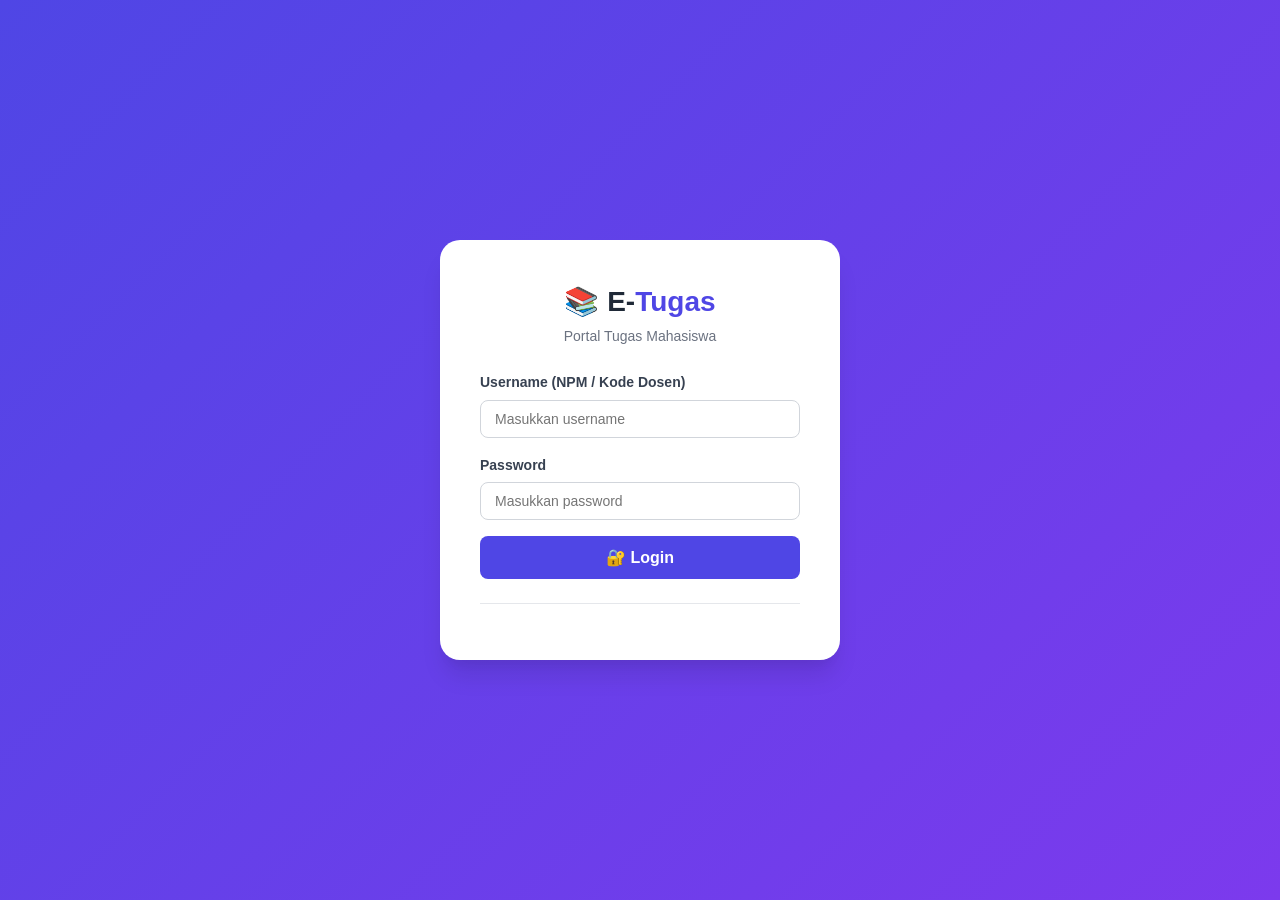
==== backend/public/frontend/pages/admin-dashboard.html @ 3af6cc86 "first commit" ====
<!DOCTYPE html>
<html lang="id">
<head>
    <meta charset="UTF-8">
    <meta name="viewport" content="width=device-width, initial-scale=1.0">
    <title>Admin Dashboard - E-Tugas</title>
    <link rel="stylesheet" href="../assets/css/style.css">
</head>
<body>
    <div class="dashboard">
        <!-- SIDEBAR -->
<aside class="sidebar">
    <div class="brand">📚 E-<span>Tugas</span></div>
    <nav>
        <a href="#" class="active" onclick="location.reload()">📊 Dashboard</a>
        <a href="#" onclick="window.location.href='admin-users.html'">👥 Kelola User</a>
        <a href="#" onclick="showChangePassword()">🔑 Ubah Password</a>
        <a href="#" onclick="logout()">🚪 Logout</a>
    </nav>
</aside>

        <!-- MAIN CONTENT -->
        <main class="main-content">
            <!-- TOPBAR -->
            <header class="topbar">
                <h2>Dashboard Admin</h2>
                <div class="user-info">
                    <span id="adminName">Admin</span>
                    <div class="avatar" id="adminAvatar">A</div>
                </div>
            </header>

            <!-- STATS -->
            <div class="stats-grid" id="statsContainer">
                <div class="stat-card">
                    <div class="stat-number" id="totalDosen">0</div>
                    <div class="stat-label">👨‍🏫 Total Dosen</div>
                </div>
                <div class="stat-card">
                    <div class="stat-number" id="totalMahasiswa">0</div>
                    <div class="stat-label">👨‍🎓 Total Mahasiswa</div>
                </div>
                <div class="stat-card">
                    <div class="stat-number" id="totalKelas">0</div>
                    <div class="stat-label">📚 Total Kelas</div>
                </div>
            </div>

            <!-- USER MANAGEMENT -->
            <div class="card">
                <div class="card-header">
                    <h3 class="card-title">👥 Daftar User</h3>
                    <div>
                        <button class="btn btn-primary btn-sm" onclick="showModal('dosen')">+ Tambah Dosen</button>
                        <button class="btn btn-success btn-sm" onclick="showModal('mahasiswa')">+ Tambah Mahasiswa</button>
                    </div>
                </div>
                <div class="table-container">
                    <table class="table" id="userTable">
                        <thead>
                            <tr>
                                <th>ID</th>
                                <th>Username</th>
                                <th>Nama</th>
                                <th>Role</th>
                                <th>Prodi</th>
                                <th>Angkatan</th>
                                <th>Aksi</th>
                            </tr>
                        </thead>
                        <tbody id="userTableBody">
                            <tr><td colspan="7" class="text-center">Loading...</td></tr>
                        </tbody>
                    </table>
                </div>
            </div>
        </main>
    </div>

    <!-- MODAL TAMBAH/EDIT USER -->
    <div class="modal-overlay" id="userModal">
        <div class="modal">
            <h3 class="modal-title" id="modalTitle">Tambah User</h3>
            <form id="userForm">
                <input type="hidden" id="userRole">
                <input type="hidden" id="editUserId">

                <div class="form-group">
                    <label for="usernameInput">Username</label>
                    <input type="text" id="usernameInput" class="form-control" placeholder="Username" required>
                </div>
                <div class="form-group">
                    <label for="nameInput">Nama Lengkap</label>
                    <input type="text" id="nameInput" class="form-control" placeholder="Nama lengkap" required>
                </div>
                <div class="form-group">
                    <label for="passwordInput">Password</label>
                    <input type="password" id="passwordInput" class="form-control" placeholder="Password">
                    <small class="text-muted">Kosongkan jika tidak diubah</small>
                </div>
                <div class="form-group" id="prodiGroup" style="display:none;">
                    <label for="prodiInput">Program Studi</label>
                    <select id="prodiInput" class="form-control">
                        <option value="TI">Teknik Informatika</option>
                        <option value="SI">Sistem Informasi</option>
                    </select>
                </div>
                <div class="form-group" id="angkatanGroup" style="display:none;">
                    <label for="angkatanInput">Angkatan</label>
                    <select id="angkatanInput" class="form-control">
                        <option value="2024">2024</option>
                        <option value="2023">2023</option>
                        <option value="2022">2022</option>
                    </select>
                </div>

                <div class="modal-actions">
                    <button type="submit" class="btn btn-primary">💾 Simpan</button>
                    <button type="button" class="btn btn-outline" onclick="closeModal()">Batal</button>
                </div>
            </form>
        </div>
    </div>

<!-- MODAL UBAH PASSWORD -->
<div class="modal-overlay" id="passwordModal">
    <div class="modal" style="max-width: 400px;">
        <h3 class="modal-title">🔑 Ubah Password</h3>
        <form id="passwordForm">
            <div class="form-group">
                <label for="oldPassword">Password Lama</label>
                <input type="password" id="oldPassword" class="form-control" placeholder="Masukkan password lama" required>
            </div>
            <div class="form-group">
                <label for="newPassword">Password Baru</label>
                <input type="password" id="newPassword" class="form-control" placeholder="Minimal 6 karakter" required>
            </div>
            <div class="form-group">
                <label for="confirmPassword">Konfirmasi Password Baru</label>
                <input type="password" id="confirmPassword" class="form-control" placeholder="Ulangi password baru" required>
            </div>
            <div id="passwordMessage" class="error" style="margin-top: 0.5rem; display: none;"></div>
            <div class="modal-actions">
                <button type="submit" class="btn btn-primary" id="savePasswordBtn">💾 Simpan</button>
                <button type="button" class="btn btn-outline" onclick="closePasswordModal()">Batal</button>
            </div>
        </form>
    </div>
</div>
    <script src="../assets/js/auth.js"></script>
    <script src="../assets/js/admin.js"></script>
</body>
</html>
---- backend/public/frontend/assets/css/style.css ----
/* ========================================
   E-TUGAS - STYLE UTAMA (VANILLA CSS)
   ======================================== */

/* ---------- RESET & VARIABLES ---------- */
* {
    margin: 0;
    padding: 0;
    box-sizing: border-box;
}

:root {
    --primary: #4F46E5;
    --primary-dark: #4338CA;
    --primary-light: #818CF8;
    --primary-bg: #EEF2FF;
    --success: #22C55E;
    --danger: #EF4444;
    --warning: #F59E0B;
    --gray-50: #F9FAFB;
    --gray-100: #F3F4F6;
    --gray-200: #E5E7EB;
    --gray-300: #D1D5DB;
    --gray-400: #9CA3AF;
    --gray-500: #6B7280;
    --gray-600: #4B5563;
    --gray-700: #374151;
    --gray-800: #1F2937;
    --gray-900: #111827;
    --radius: 12px;
    --shadow: 0 1px 3px rgba(0,0,0,0.1), 0 1px 2px rgba(0,0,0,0.06);
    --shadow-lg: 0 10px 15px -3px rgba(0,0,0,0.1), 0 4px 6px -2px rgba(0,0,0,0.05);
    --shadow-xl: 0 20px 25px -5px rgba(0,0,0,0.1), 0 10px 10px -5px rgba(0,0,0,0.04);
}

body {
    font-family: 'Inter', -apple-system, BlinkMacSystemFont, 'Segoe UI', Roboto, sans-serif;
    background: var(--gray-50);
    color: var(--gray-800);
    line-height: 1.6;
    min-height: 100vh;
}

a { text-decoration: none; color: inherit; }

/* ---------- UTILITY ---------- */
.container {
    max-width: 1200px;
    margin: 0 auto;
    padding: 0 20px;
}

.text-center { text-align: center; }
.text-primary { color: var(--primary); }
.text-success { color: var(--success); }
.text-danger { color: var(--danger); }
.text-warning { color: var(--warning); }
.text-muted { color: var(--gray-500); }

.flex { display: flex; }
.flex-center { display: flex; align-items: center; justify-content: center; }
.flex-between { display: flex; justify-content: space-between; align-items: center; }
.flex-col { display: flex; flex-direction: column; }
.gap-2 { gap: 0.5rem; }
.gap-4 { gap: 1rem; }
.gap-6 { gap: 1.5rem; }

.w-full { width: 100%; }
.h-full { height: 100%; }
.min-h-screen { min-height: 100vh; }

/* ---------- BUTTONS ---------- */
.btn {
    display: inline-flex;
    align-items: center;
    justify-content: center;
    gap: 0.5rem;
    padding: 0.625rem 1.25rem;
    border: none;
    border-radius: 8px;
    font-size: 0.875rem;
    font-weight: 600;
    cursor: pointer;
    transition: all 0.2s ease;
    text-decoration: none;
}

.btn-primary {
    background: var(--primary);
    color: white;
}
.btn-primary:hover {
    background: var(--primary-dark);
    transform: translateY(-1px);
    box-shadow: var(--shadow-lg);
}

.btn-success {
    background: var(--success);
    color: white;
}
.btn-success:hover {
    background: #16A34A;
    transform: translateY(-1px);
}

.btn-danger {
    background: var(--danger);
    color: white;
}
.btn-danger:hover {
    background: #DC2626;
    transform: translateY(-1px);
}

.btn-warning {
    background: var(--warning);
    color: white;
}
.btn-warning:hover {
    background: #D97706;
    transform: translateY(-1px);
}

.btn-outline {
    background: transparent;
    color: var(--gray-600);
    border: 1.5px solid var(--gray-300);
}
.btn-outline:hover {
    background: var(--gray-100);
    border-color: var(--gray-400);
}

.btn-sm { padding: 0.375rem 0.75rem; font-size: 0.75rem; }
.btn-lg { padding: 0.75rem 1.5rem; font-size: 1rem; }

/* ---------- CARDS ---------- */
.card {
    background: white;
    border-radius: var(--radius);
    box-shadow: var(--shadow);
    padding: 1.5rem;
    transition: all 0.2s ease;
}
.card:hover {
    box-shadow: var(--shadow-lg);
}

.card-header {
    display: flex;
    justify-content: space-between;
    align-items: center;
    margin-bottom: 1rem;
    padding-bottom: 0.75rem;
    border-bottom: 1px solid var(--gray-200);
}

.card-title {
    font-size: 1.125rem;
    font-weight: 700;
    color: var(--gray-800);
}

/* ---------- FORM ---------- */
.form-group {
    margin-bottom: 1rem;
}
.form-group label {
    display: block;
    font-weight: 600;
    font-size: 0.875rem;
    color: var(--gray-700);
    margin-bottom: 0.375rem;
}
.form-control {
    width: 100%;
    padding: 0.625rem 0.875rem;
    border: 1.5px solid var(--gray-300);
    border-radius: 8px;
    font-size: 0.875rem;
    transition: border-color 0.2s ease;
    background: white;
}
.form-control:focus {
    outline: none;
    border-color: var(--primary);
    box-shadow: 0 0 0 3px rgba(79, 70, 229, 0.15);
}

.form-select {
    appearance: none;
    background-image: url("data:image/svg+xml,%3Csvg xmlns='http://www.w3.org/2000/svg' width='12' height='12' viewBox='0 0 12 12'%3E%3Cpath fill='%236B7280' d='M6 8L1 3h10z'/%3E%3C/svg%3E");
    background-repeat: no-repeat;
    background-position: right 0.75rem center;
    padding-right: 2.5rem;
}

/* ---------- TABLES ---------- */
.table-container {
    overflow-x: auto;
    border-radius: var(--radius);
    border: 1px solid var(--gray-200);
}

.table {
    width: 100%;
    border-collapse: collapse;
    font-size: 0.875rem;
}
.table thead {
    background: var(--gray-100);
}
.table th {
    padding: 0.75rem 1rem;
    text-align: left;
    font-weight: 600;
    color: var(--gray-600);
    border-bottom: 1px solid var(--gray-200);
}
.table td {
    padding: 0.75rem 1rem;
    border-bottom: 1px solid var(--gray-100);
}
.table tbody tr:hover {
    background: var(--primary-bg);
}
.table .status-badge {
    padding: 0.25rem 0.75rem;
    border-radius: 9999px;
    font-size: 0.75rem;
    font-weight: 600;
}
.status-badge.aktif { background: #DCFCE7; color: #16A34A; }
.status-badge.ditutup { background: #FEE2E2; color: #DC2626; }
.status-badge.sudah { background: #DCFCE7; color: #16A34A; }
.status-badge.belum { background: #FEF3C7; color: #D97706; }
.status-badge.danger {
    background: #FEE2E2;
    color: #DC2626;
}

/* ---------- LOGIN PAGE ---------- */
.login-page {
    min-height: 100vh;
    background: linear-gradient(135deg, #4F46E5 0%, #7C3AED 100%);
    display: flex;
    align-items: center;
    justify-content: center;
    padding: 20px;
}

.login-card {
    background: white;
    border-radius: 20px;
    padding: 2.5rem;
    width: 100%;
    max-width: 400px;
    box-shadow: var(--shadow-xl);
}
.login-card .logo {
    text-align: center;
    margin-bottom: 1.5rem;
}
.login-card .logo h1 {
    font-size: 1.75rem;
    font-weight: 800;
    color: var(--gray-800);
}
.login-card .logo h1 span {
    color: var(--primary);
}
.login-card .logo p {
    color: var(--gray-500);
    font-size: 0.875rem;
}
.login-card .btn-login {
    width: 100%;
    padding: 0.75rem;
    font-size: 1rem;
}
.login-card .error-msg {
    color: var(--danger);
    font-size: 0.875rem;
    margin-top: 0.5rem;
    text-align: center;
    display: none;
}
.login-card .error-msg.show {
    display: block;
}

/* ---------- DASHBOARD LAYOUT ---------- */
.dashboard {
    display: flex;
    min-height: 100vh;
}

.sidebar {
    width: 250px;
    background: white;
    border-right: 1px solid var(--gray-200);
    padding: 1.5rem;
    flex-shrink: 0;
    position: sticky;
    top: 0;
    height: 100vh;
    overflow-y: auto;
}
.sidebar .brand {
    font-size: 1.25rem;
    font-weight: 800;
    color: var(--gray-800);
    margin-bottom: 2rem;
    display: flex;
    align-items: center;
    gap: 0.5rem;
}
.sidebar .brand span { color: var(--primary); }
.sidebar nav {
    display: flex;
    flex-direction: column;
    gap: 0.25rem;
}
.sidebar nav a {
    padding: 0.625rem 0.875rem;
    border-radius: 8px;
    color: var(--gray-600);
    font-weight: 500;
    transition: all 0.2s ease;
}
.sidebar nav a:hover {
    background: var(--primary-bg);
    color: var(--primary);
}
.sidebar nav a.active {
    background: var(--primary);
    color: white;
}

.main-content {
    flex: 1;
    padding: 1.5rem 2rem;
}

.topbar {
    display: flex;
    justify-content: space-between;
    align-items: center;
    margin-bottom: 1.5rem;
    padding-bottom: 1rem;
    border-bottom: 1px solid var(--gray-200);
}
.topbar .user-info {
    display: flex;
    align-items: center;
    gap: 1rem;
}
.topbar .user-info .avatar {
    width: 40px;
    height: 40px;
    border-radius: 50%;
    background: var(--primary);
    color: white;
    display: flex;
    align-items: center;
    justify-content: center;
    font-weight: 700;
    font-size: 16px;
    cursor: pointer;
    transition: all 0.3s ease;
}
.avatar:hover {
    transform: scale(1.05);
    box-shadow: 0 4px 12px rgba(79, 70, 229, 0.4);
}

/* ---------- STATS CARDS ---------- */
.stats-grid {
    display: grid;
    grid-template-columns: repeat(auto-fit, minmax(200px, 1fr));
    gap: 1rem;
    margin-bottom: 1.5rem;
}
.stat-card {
    background: white;
    border-radius: var(--radius);
    padding: 1.25rem;
    box-shadow: var(--shadow);
}
.stat-card .stat-number {
    font-size: 2rem;
    font-weight: 800;
    color: var(--gray-800);
}
.stat-card .stat-label {
    font-size: 0.875rem;
    color: var(--gray-500);
}

/* ---------- MODAL ---------- */
.modal-overlay {
    display: none;
    position: fixed;
    top: 0;
    left: 0;
    right: 0;
    bottom: 0;
    background: rgba(0,0,0,0.5);
    z-index: 1000;
    align-items: center;
    justify-content: center;
    padding: 20px;
}
.modal-overlay.show {
    display: flex;
}
.modal {
    background: white;
    border-radius: var(--radius);
    padding: 2rem;
    width: 100%;
    max-width: 500px;
    max-height: 90vh;
    overflow-y: auto;
    box-shadow: var(--shadow-xl);
}
.modal .modal-title {
    font-size: 1.25rem;
    font-weight: 700;
    margin-bottom: 1rem;
}
.modal .modal-actions {
    display: flex;
    gap: 0.75rem;
    margin-top: 1.5rem;
}
.modal .modal-actions .btn { flex: 1; }

/* ---------- RESPONSIVE ---------- */
@media (max-width: 768px) {
    .sidebar {
        display: none;
    }
    .dashboard {
        flex-direction: column;
    }
    .main-content {
        padding: 1rem;
    }
    .stats-grid {
        grid-template-columns: 1fr 1fr;
    }
    .login-card {
        padding: 1.5rem;
        margin: 0 1rem;
    }
}
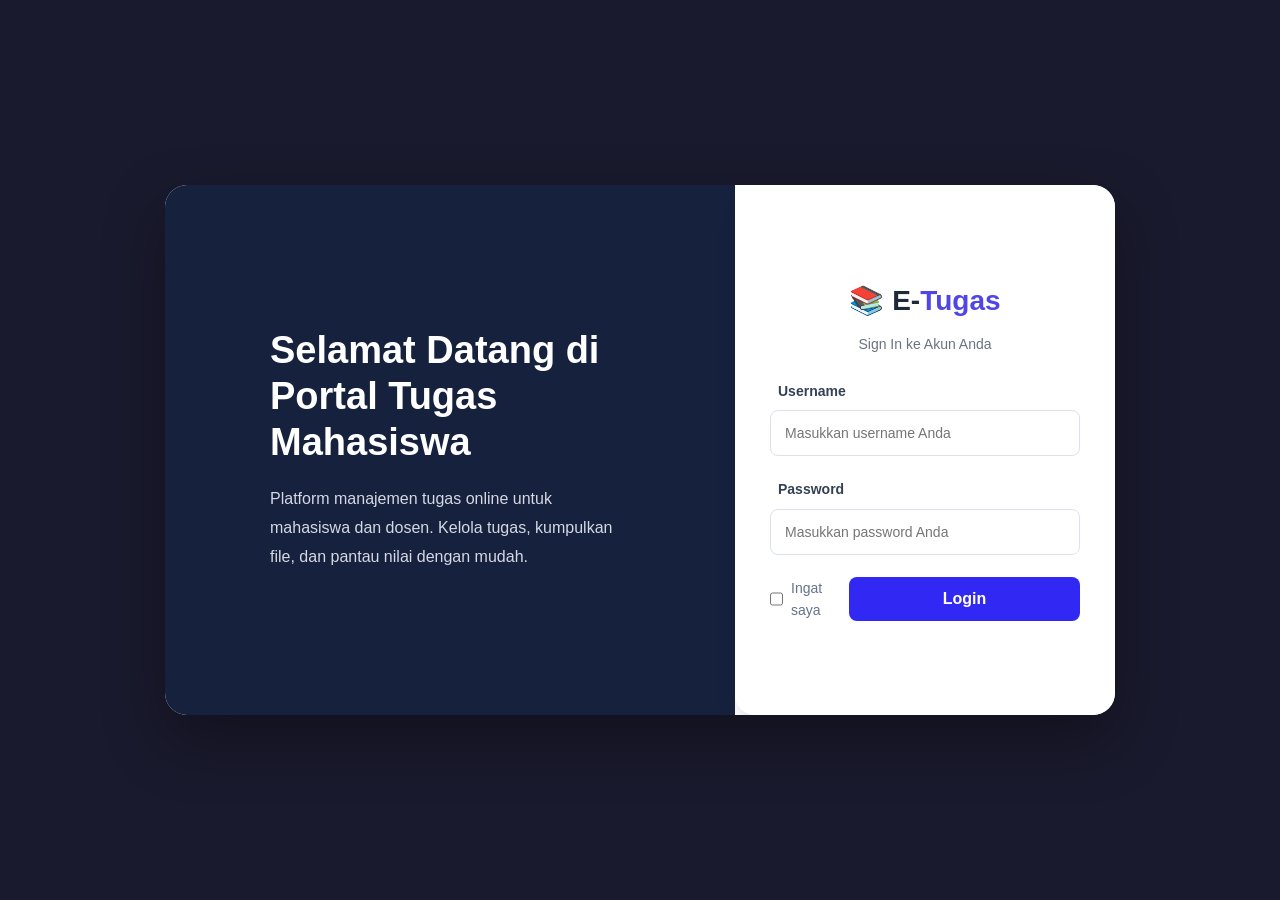
==== commit 15b63c76: "Bug Fixing and Update Frontend" ====
--- a/backend/public/frontend/pages/admin-dashboard.html
+++ b/backend/public/frontend/pages/admin-dashboard.html
@@ -5,17 +5,26 @@
     <meta name="viewport" content="width=device-width, initial-scale=1.0">
     <title>Admin Dashboard - E-Tugas</title>
     <link rel="stylesheet" href="../assets/css/style.css">
+    <link rel="stylesheet" href="https://cdnjs.cloudflare.com/ajax/libs/font-awesome/6.5.0/css/all.min.css">
 </head>
 <body>
     <div class="dashboard">
         <!-- SIDEBAR -->
 <aside class="sidebar">
-    <div class="brand">📚 E-<span>Tugas</span></div>
+    <div class="brand"> E-<span>Tugas</span></div>
     <nav>
-        <a href="#" class="active" onclick="location.reload()">📊 Dashboard</a>
-        <a href="#" onclick="window.location.href='admin-users.html'">👥 Kelola User</a>
-        <a href="#" onclick="showChangePassword()">🔑 Ubah Password</a>
-        <a href="#" onclick="logout()">🚪 Logout</a>
+        <a href="#" onclick="window.location.href='admin-dashboard.html'" class="active">
+            <i class="fas fa-chart-pie"></i> Dashboard
+        </a>
+        <a href="#" onclick="window.location.href='admin-users.html'">
+            <i class="fas fa-users-cog"></i> Kelola User
+        </a>
+        <a href="#" onclick="showChangePassword()">
+            <i class="fas fa-key"></i> Ubah Password
+        </a>
+        <a href="#" onclick="logout()">
+            <i class="fas fa-sign-out-alt"></i> Logout
+        </a>
     </nav>
 </aside>
 
--- a/backend/public/frontend/assets/css/style.css
+++ b/backend/public/frontend/assets/css/style.css
@@ -455,4 +455,265 @@
         padding: 1.5rem;
         margin: 0 1rem;
     }
+}
+
+*{
+    margin:0;
+    padding:0;
+    box-sizing:border-box;
+}
+
+body{
+    font-family:'Segoe UI',Tahoma,Geneva,Verdana,sans-serif;
+}
+
+.login-page{
+    min-height:100vh;
+    background:#1a1a2e;
+    display:flex;
+    justify-content:center;
+    align-items:center;
+    padding:20px;
+}
+
+.login-container{
+    width:100%;
+    max-width:950px;
+    min-height:530px;
+    display:flex;
+    background:#fff;
+    border-radius:22px;
+    overflow:hidden;
+    box-shadow:0 25px 60px rgba(0,0,0,.35);
+}
+
+/*letf*/
+
+.login-info{
+    flex:1;
+    background:#16213e;
+    display:flex;
+    justify-content:center;
+    align-items:center;
+    padding:50px;
+}
+
+.info-content{
+    max-width:360px;
+}
+
+.info-title{
+    color:#fff;
+    font-size:38px;
+    line-height:1.2;
+    font-weight:800;
+    margin-bottom:20px;
+}
+
+.info-desc{
+    color:#d6d8e3;
+    line-height:1.8;
+    font-size:16px;
+}
+
+/* right */
+
+.login-card{
+    width:380px;
+    padding:45px 35px;
+    display:flex;
+    flex-direction:column;
+    justify-content:center;
+    background:#fff;
+}
+
+.logo{
+    text-align:center;
+    margin-bottom:35px;
+}
+
+.logo h1{
+    font-size:36px;
+    font-weight:800;
+    color:#1a1a2e;
+}
+
+.logo span{
+    color:#4F46E5;
+}
+
+.logo p{
+    margin-top:10px;
+    color:#64748b;
+    font-size:15px;
+}
+
+/* form */
+
+.form-group{
+    margin-bottom:22px;
+}
+
+.form-group label{
+    display:flex;
+    align-items:center;
+    gap:8px;
+    font-size:14px;
+    font-weight:600;
+    color:#334155;
+    margin-bottom:8px;
+}
+
+.label-icon{
+    font-size:16px;
+}
+
+.form-control{
+    width:100%;
+    height:46px;
+    padding:0 14px;
+    border:1.5px solid #dbe2ea;
+    border-radius:8px;
+    font-size:14px;
+    transition:.3s;
+}
+
+.form-control:focus{
+    outline:none;
+    border-color:#4F46E5;
+    box-shadow:0 0 0 3px rgba(79,70,229,.15);
+}
+
+/* form actions */
+.form-actions{
+    margin-top:10px;
+    display:flex;
+    justify-content:space-between;
+    align-items:center;
+    gap:15px;
+}
+
+.checkbox-label{
+    display:flex;
+    align-items:center;
+    gap:8px;
+    font-size:14px;
+    color:#64748b;
+    cursor:pointer;
+    user-select:none;
+}
+
+.checkbox-label input{
+    width:16px;
+    height:16px;
+    accent-color:#4F46E5;
+    margin:0;
+}
+
+/* button */
+
+.btn-login{
+    width:140px;
+    height:44px;
+    border:none;
+    border-radius:8px;
+    background:#3228f3;
+    color:#fff;
+    font-size:15px;
+    font-weight:600;
+    cursor:pointer;
+    transition:.25s;
+    display:flex;
+    align-items:center;
+    justify-content:center;
+    gap:8px;
+}
+
+.btn-login:hover{
+    background:#3220f1;
+    transform:translateY(-2px);
+    box-shadow:0 10px 25px rgba(79,70,229,.35);
+}
+
+
+.error-msg{
+    margin-top:18px;
+    color:#ef4444;
+    text-align:center;
+    font-size:14px;
+    display:none;
+}
+
+.error-msg.show{
+    display:block;
+}
+
+.login-footer{
+    margin-top:25px;
+    text-align:center;
+    border-top:1px solid #e2e8f0;
+    padding-top:20px;
+}
+
+.forgot-link,
+.register-link{
+    color:#4F46E5;
+    text-decoration:none;
+    font-size:14px;
+    font-weight:600;
+}
+
+.forgot-link:hover,
+.register-link:hover{
+
+    text-decoration:underline;
+}
+
+
+@media(max-width:850px){
+.login-container{
+    flex-direction:column;
+    max-width:450px;
+}
+
+.login-info{
+    padding:40px 30px;
+}
+
+.info-title{
+    font-size:32px;
+}
+
+.login-card{
+    width:100%;
+    padding:35px 30px;
+}
+}
+
+@media(max-width:480px){
+.login-page{
+    padding:15px;
+}
+
+.login-card{
+    padding:30px 20px;
+}
+
+.form-actions{
+    flex-direction:column;
+    align-items:stretch;
+}
+
+.btn-login{
+    width:100%;
+}
+
+.checkbox-label{
+    justify-content:center;
+}
+
+.info-title{
+    font-size:28px;
+}
+
 }
